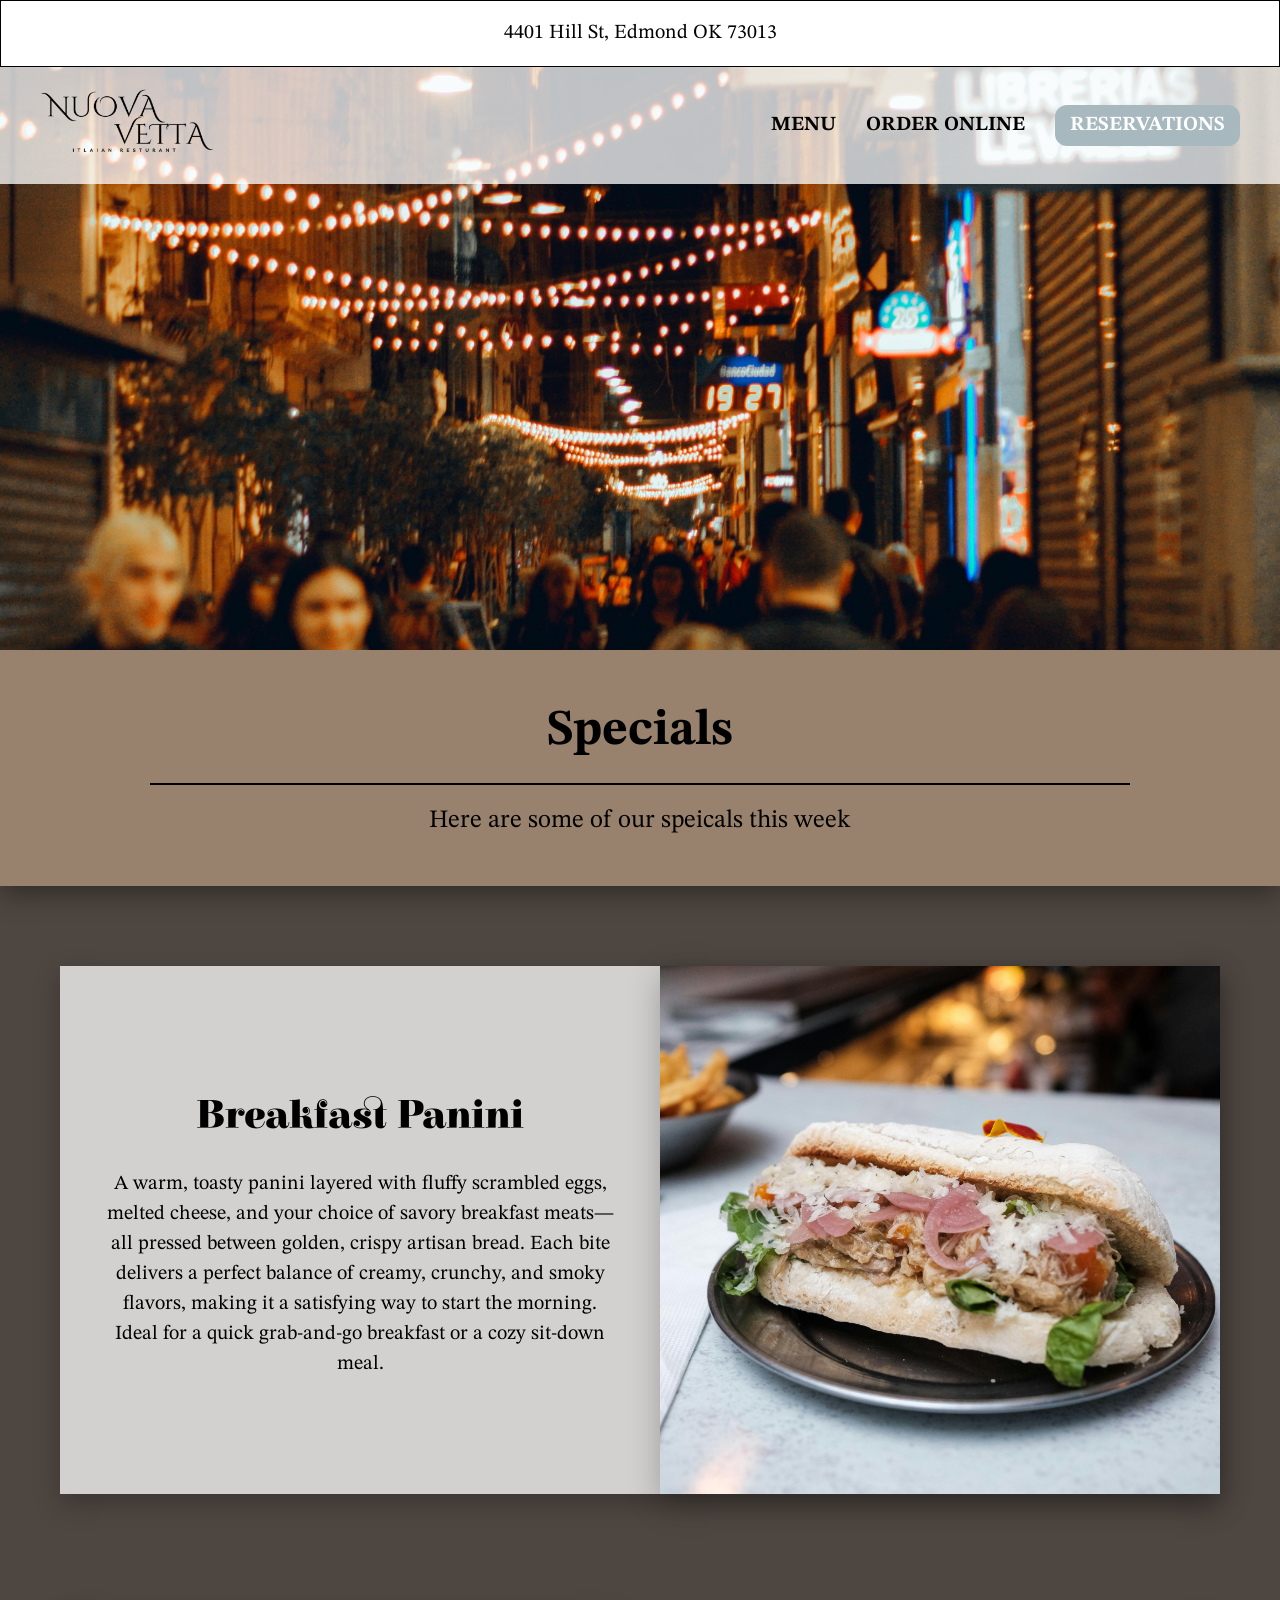
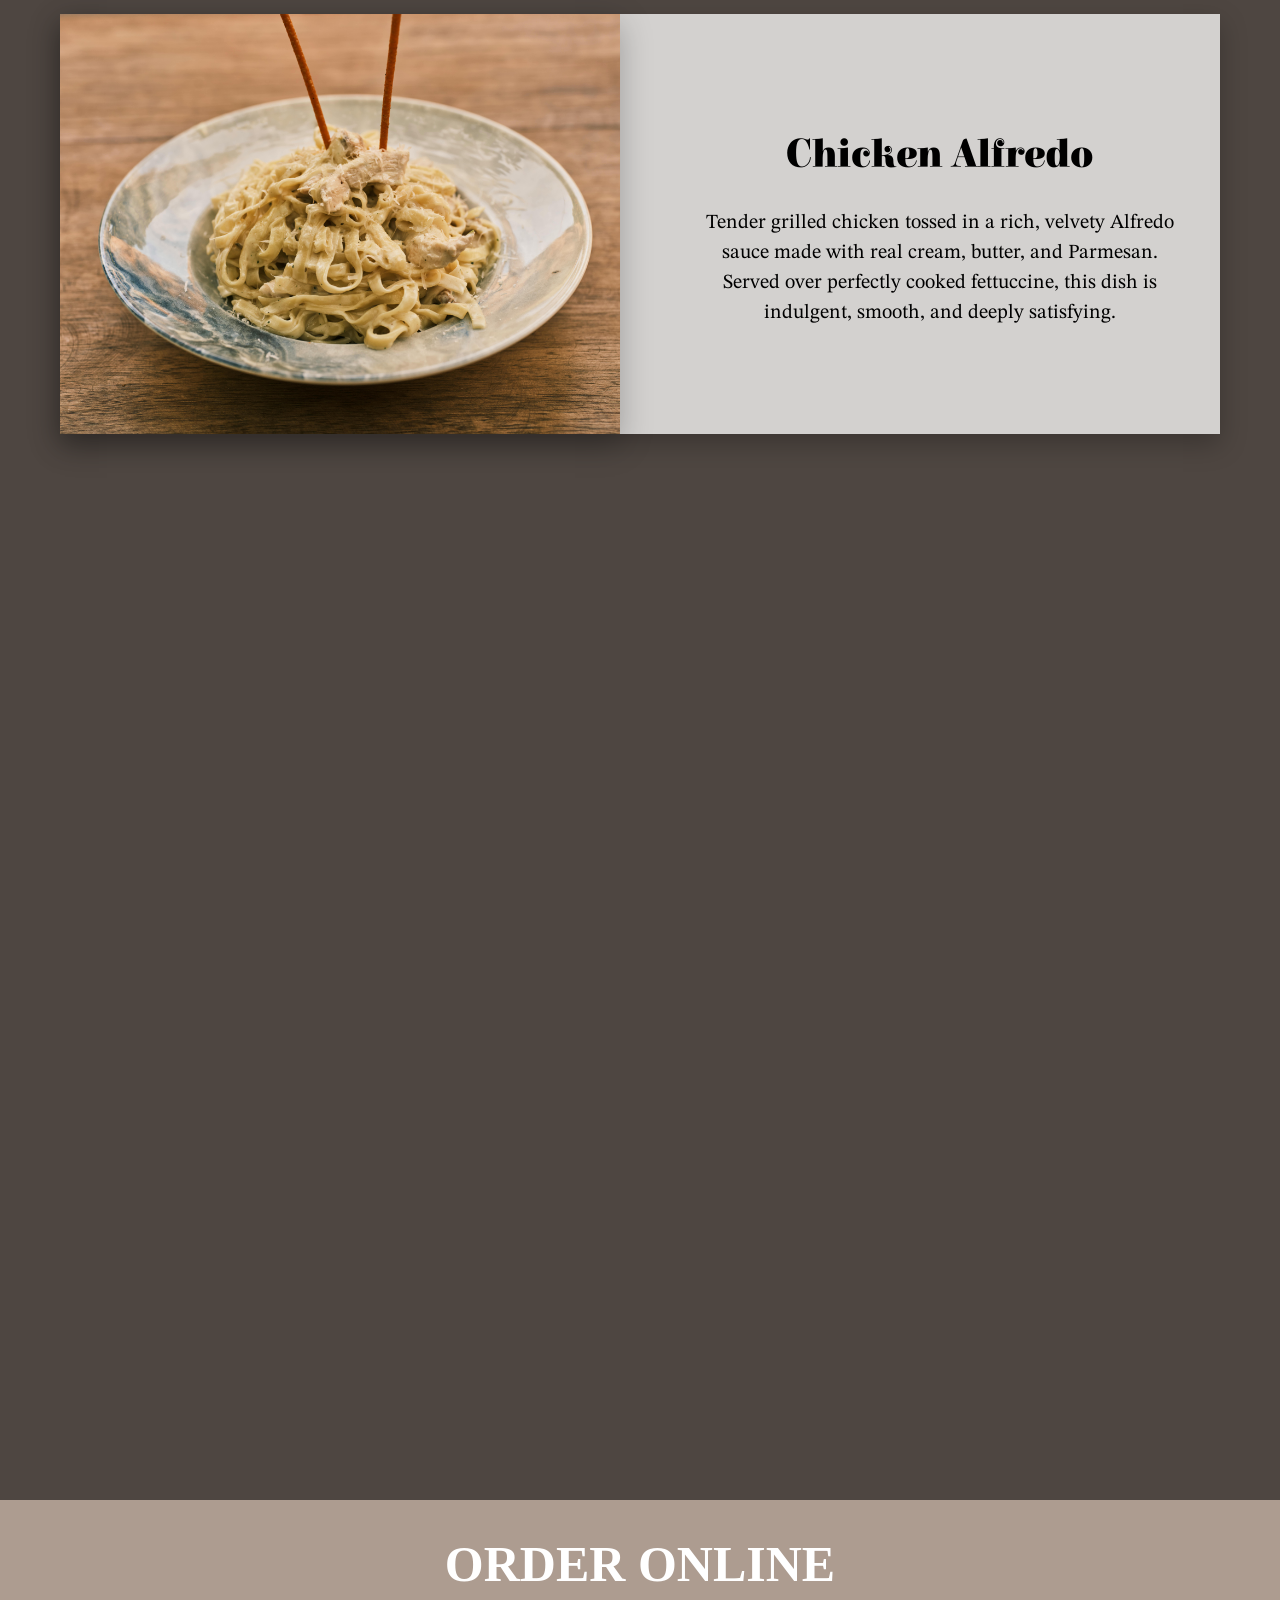
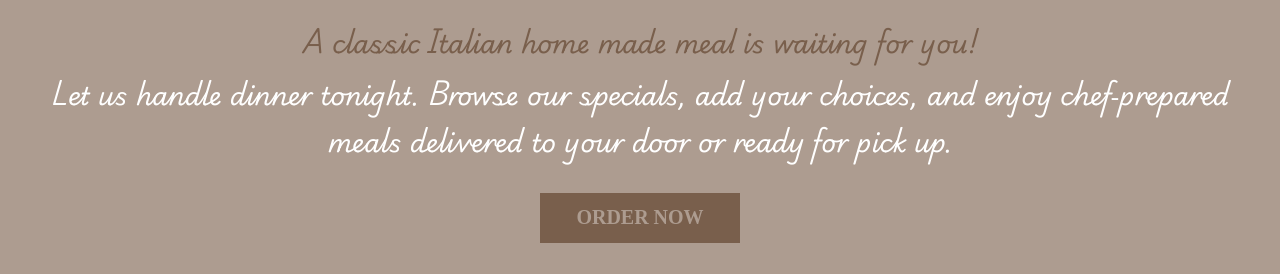
==== index.html @ 97531d07 "n" ====
<!DOCTYPE html>
<html lang="en">
    <head>
        <title>Homepage</title>
        <meta charset="UTF-8">
        <meta name="viewport" content="width=device-width, initial-scale=1">
        <link rel="stylesheet" href="Homepage.css">
        <link rel="preconnect" href="https://fonts.googleapis.com">
        <link rel="preconnect" href="https://fonts.gstatic.com" crossorigin>
        <link href="https://fonts.googleapis.com/css2?family=Elsie:wght@400;900&family=STIX+Two+Text:ital,wght@0,400..700;1,400..700&display=swap" rel="stylesheet">
        <link rel="preconnect" href="https://fonts.googleapis.com">
        <link rel="preconnect" href="https://fonts.gstatic.com" crossorigin>
        <link href="https://fonts.googleapis.com/css2?family=Playwrite+AU+SA:wght@100..400&display=swap" rel="stylesheet">
    </head>

<style>

    html {
        scroll-behavior: smooth
    }

    body {
        overflow: auto;
        background-color: #ad9c90;
        font-size: 25px;
        font-family: 'STIX Two Text', Elsie, serif;
        margin: 0px;
        padding: 0px;
        text-align: center;
        }

    .head {
        background-image: url("images/background.jpg");
        background-size: cover;
        background-position: center 50%;
        height: max-content;
        height: 650px;
        font-size: 20px;
        position: relative;
    }

    .header {
        display: flex;
        justify-content: space-between;
        align-items: center;
        padding: 0px 40px;
        background: rgba(255, 255, 255, 0.75);
    }

    .navbar {
        display: flex;
        gap: 30px;
        align-items: center;
        
    }


    .navbar a {
        text-decoration: none;
        color: black;
        font-weight: bold;
    }

    .navbar a:hover {
        color: dodgerblue;
    }    

</style>

    <div class="head">

        <div class="top"><p>4401 Hill St, Edmond OK 73013</p></div>

        <div class="header">
                
                <div class="logo">
                    <img src="images/Logo.png" width="175px">
                </div>

                <div class="navbar">
                    <a href="Menu.html">MENU</a>
                    <a href="Orderpage.html">ORDER ONLINE</a>

                    <a href="Reservation.html" class="reservation" style="color: white;">RESERVATIONS</a>

                </div>

            </div>

        </div>

    </div>

<body>
    <div class="Specials">
        <h1>Specials</h1>
        <p>Here are some of our speicals this week</p>
    </div>
    <div class="Specials-Section">

        <div class="special-row slide-in">
            <div class="special-text">
                <h2>Breakfast Panini</h2>
                <p>A warm, toasty panini layered with fluffy scrambled eggs, melted cheese, and your choice of savory breakfast meats—all pressed between golden, crispy artisan bread. 
                    Each bite delivers a perfect balance of creamy, crunchy, and smoky flavors, making it a satisfying way to start the morning. 
                    Ideal for a quick grab‑and‑go breakfast or a cozy sit‑down meal.
                </p>
            </div>
                <img src="images/Sandwich.jpg" class="special-img slide-in">
            </div>

            <div class="special-row reverse slide-in">
                <img src="images/Chicken Alredo.jpg" class="special-img slide-in">
            <div class="special-text" style="padding-right: 40px;">
                <h2>Chicken Alfredo</h2>
                <p>Tender grilled chicken tossed in a rich, velvety Alfredo sauce made with real cream, butter, and Parmesan. 
                    Served over perfectly cooked fettuccine, this dish is indulgent, smooth, and deeply satisfying.</p>
            </div>
        </div>

        <div class="special-row slide-in">
            <div class="special-text">
                <h2>Tiramisu</h2>
                <p>A classic Italian dessert layered with espresso‑soaked ladyfingers, silky mascarpone cream, and a dusting of rich cocoa. 
                    Light, velvety, and perfectly balanced, this Tiramisu delivers the ideal blend of sweetness and bold coffee flavor.</p>
            </div>
                <img src="images/Tiramisu.jpg" class="special-img slide-in">
        </div>

        <div class="special-row reverse slide-in">
            <img src="images/Seafood Risotto.jpg" class="special-img slide-in">
            <div class="special-text" style="padding-right: 40px;">
                <h2>Seafood Risotto</h2>
                <p>Creamy Arborio rice simmered slowly in a savory broth, then finished with shrimp, scallops, and a touch of white wine. 
                    Rich, silky, and full of coastal flavor, this risotto is comfort food elevated.</p>
            </div>
        </div>

    </div>

    <script>
        document.addEventListener("DOMContentLoaded", () => {
            const elements = document.querySelectorAll(".slide-in");

            const observer = new IntersectionObserver(entries => {
                entries.forEach(entry => {
                    if (entry.isIntersecting) {
                        entry.target.classList.add("show");
                        }
                    });
                });

            elements.forEach(el => observer.observe(el));
        });
    </script>

    <div class="ordernow">
        <h1>ORDER ONLINE</h1>
        <p style="color: #795f4c; margin-bottom: 5px;">
            A classic Italian home made meal is waiting for you!
        </p>

        <p style="margin-top: 0px;">
            Let us handle dinner tonight. Browse our specials, 
            add your choices, and enjoy chef‑prepared meals delivered 
            to your door or ready for pick up.
        </p>

            <a href="Orderpage.html"><button>ORDER NOW</button></a>
    </div>

        <br>
    
    <script>
        const popupMessage = document.getElementById("popupMessage");

        popupMessage.innerHTML = `
      Thank you for creating an account with us! <br>
      Your appointment has been scheduled for <strong>${formattedDate}</strong>.
    `;
    </script>
    
    <div></div>
</body>

<footer>

</footer>

</html>
---- Homepage.css ----
.top {
    border: 1px solid black;
    overflow: hidden;
    align-items: center;
    background-color: white;
    color: black;
    margin: 0px;
    padding: 0px;
}

.logo {
    padding: 0;
    margin: 0;
}

.reservation {
    border-radius: 12px;
    color: white;
    background-color: #a8b8bf;
    padding: 8px 15px;
    text-decoration: none;

    transition: transform 0.2s ease, background-color 0.2s ease;
}

.reservation:hover {
    transform: scale(1.1);
    }

.Specials {
    background-color: #99826d;
    color: black;
    padding: 30px 0;
    box-shadow: 0 10px 25px rgba(0,0,0,0.35);
    position: relative;
    z-index: 10;
}

.Specials h1 {
    margin: 0px 150px;
    padding: 20px 0px;
    border: 0px;
    border-bottom: solid 2px;
}

.Specials p {
    margin: 0px;
    padding: 20px 0px;
}

.Specials-Section {
    position: relative;
    background-image: url(images/Italy.jpg);
    background-size: cover;
    background-position: center 50%; 
    padding: 80px 60px;
    display: flex;
    flex-direction: column;
    gap: 120px;
    z-index: 1;
}

.Specials-Section::before { 
    content: "";
    position: absolute;
    inset: 0;
    background: rgba(0, 0, 0, 0.55);
    z-index: 0;
}

.special-row {
    display: grid;
    grid-template-columns: 1fr 1fr;
    align-items: center;
    gap: 40px;
    background: rgba(255, 255, 255, 0.75);
    box-shadow: 0 10px 25px rgba(0,0,0,0.25);
}

.special-row.reverse .special-text {
    order: 2;
}

.special-row.reverse .special-img {
    order: 1;
}

.special-img {
    width: 100%;
    object-fit: cover;
    box-shadow: 0 10px 30px rgba(0,0,0,0.25);
}

.special-text {
    display: flex;
    flex-direction: column;
    justify-content: center;
    align-items: center;
    text-align: center;
    padding-left: 40px;
}

.special-text h2 {
    font-family: 'Elsie';
    font-size: 40px;
    margin-bottom: 10px;
}

.special-text p {
    font-size: 20px;
    line-height: 1.5;
}

.slide-in {
    opacity: 0;
    transform: translateY(40px);
    transition: all 0.8s ease-out;
}

.slide-in.show {
    opacity: 1;
    transform: translateY(0);
}

.ordernow {
    font-family: "Playwrite AU SA", cursive;
    color: white;
    margin: 0px 30px;
}

.ordernow h1 {
    font-family: 'Elise';
    margin: 35px 0px 20px;
}

.ordernow button {
    font-family: 'Elise';
    font-weight: bold;
    font-size: 20px;
    border: none;
    height: 50px;
    width: 200px;
    background-color: #795f4c;
    color: #ad9c90;
}
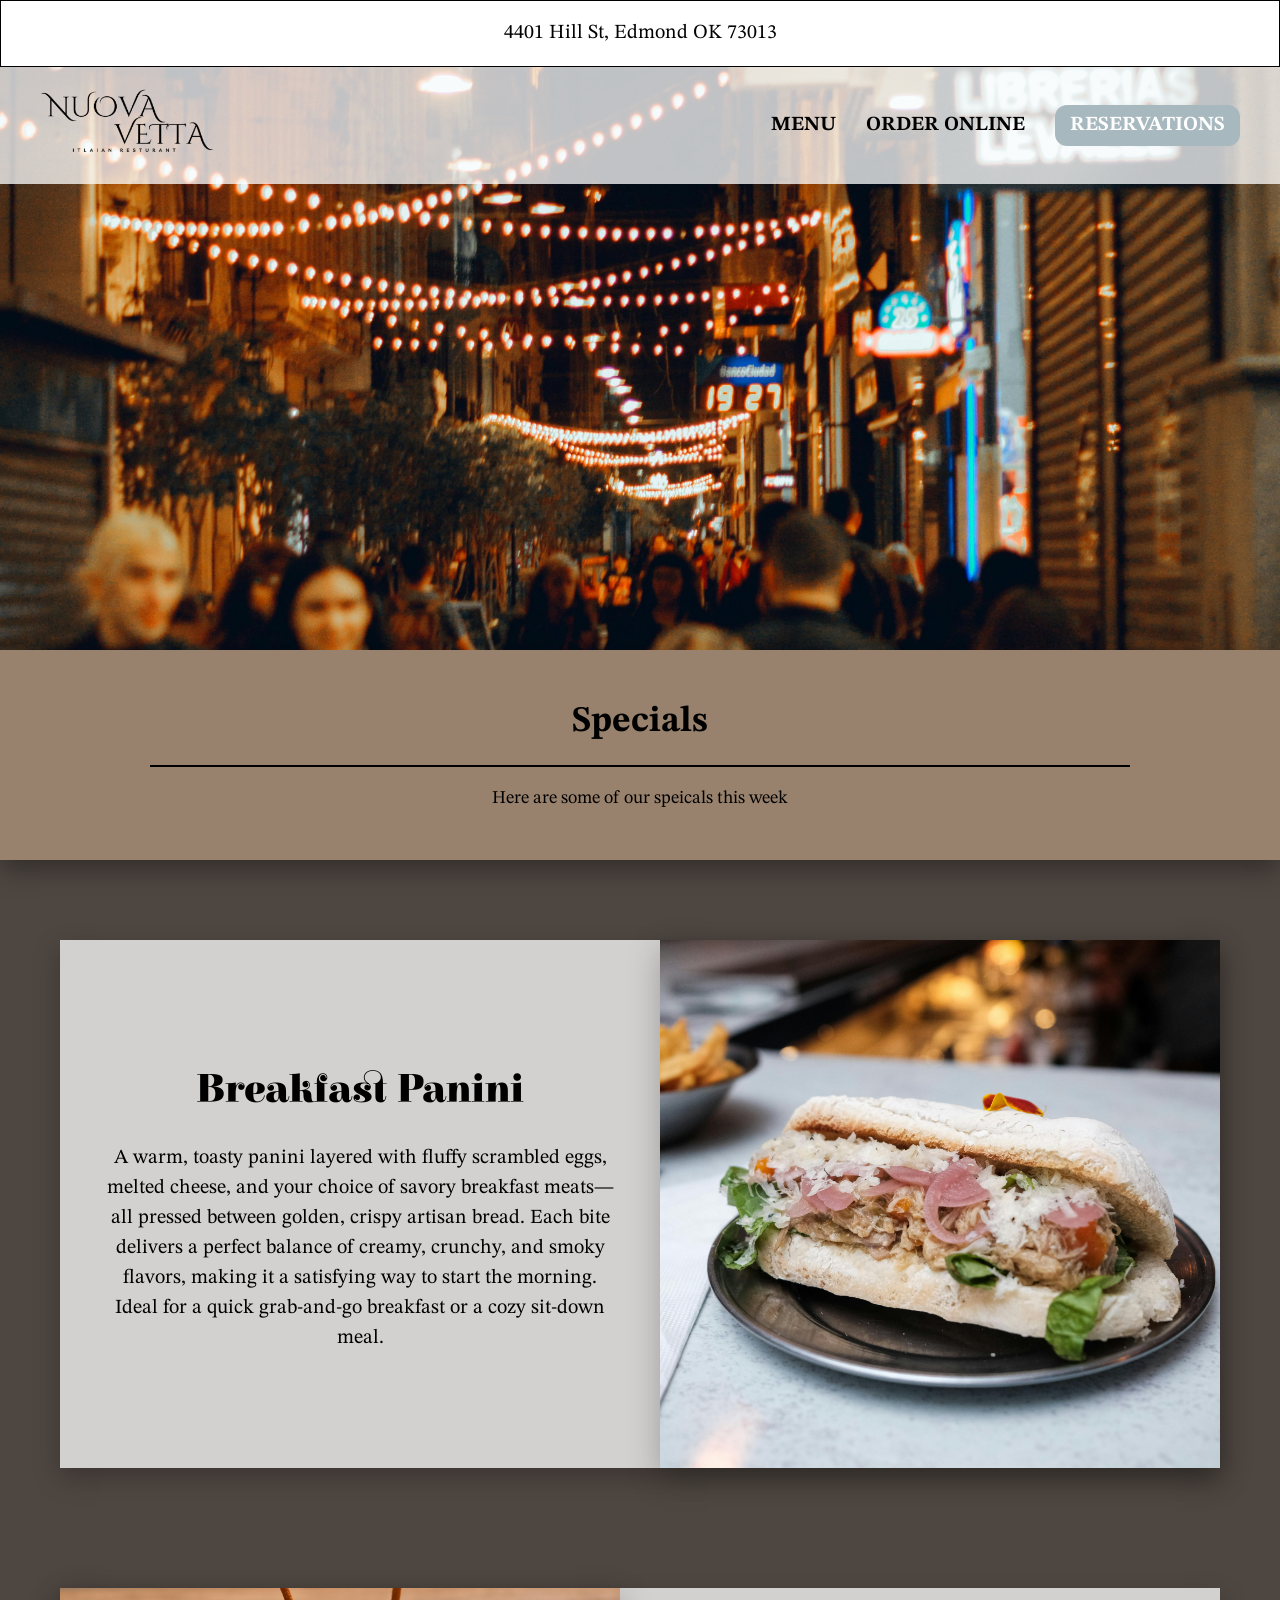
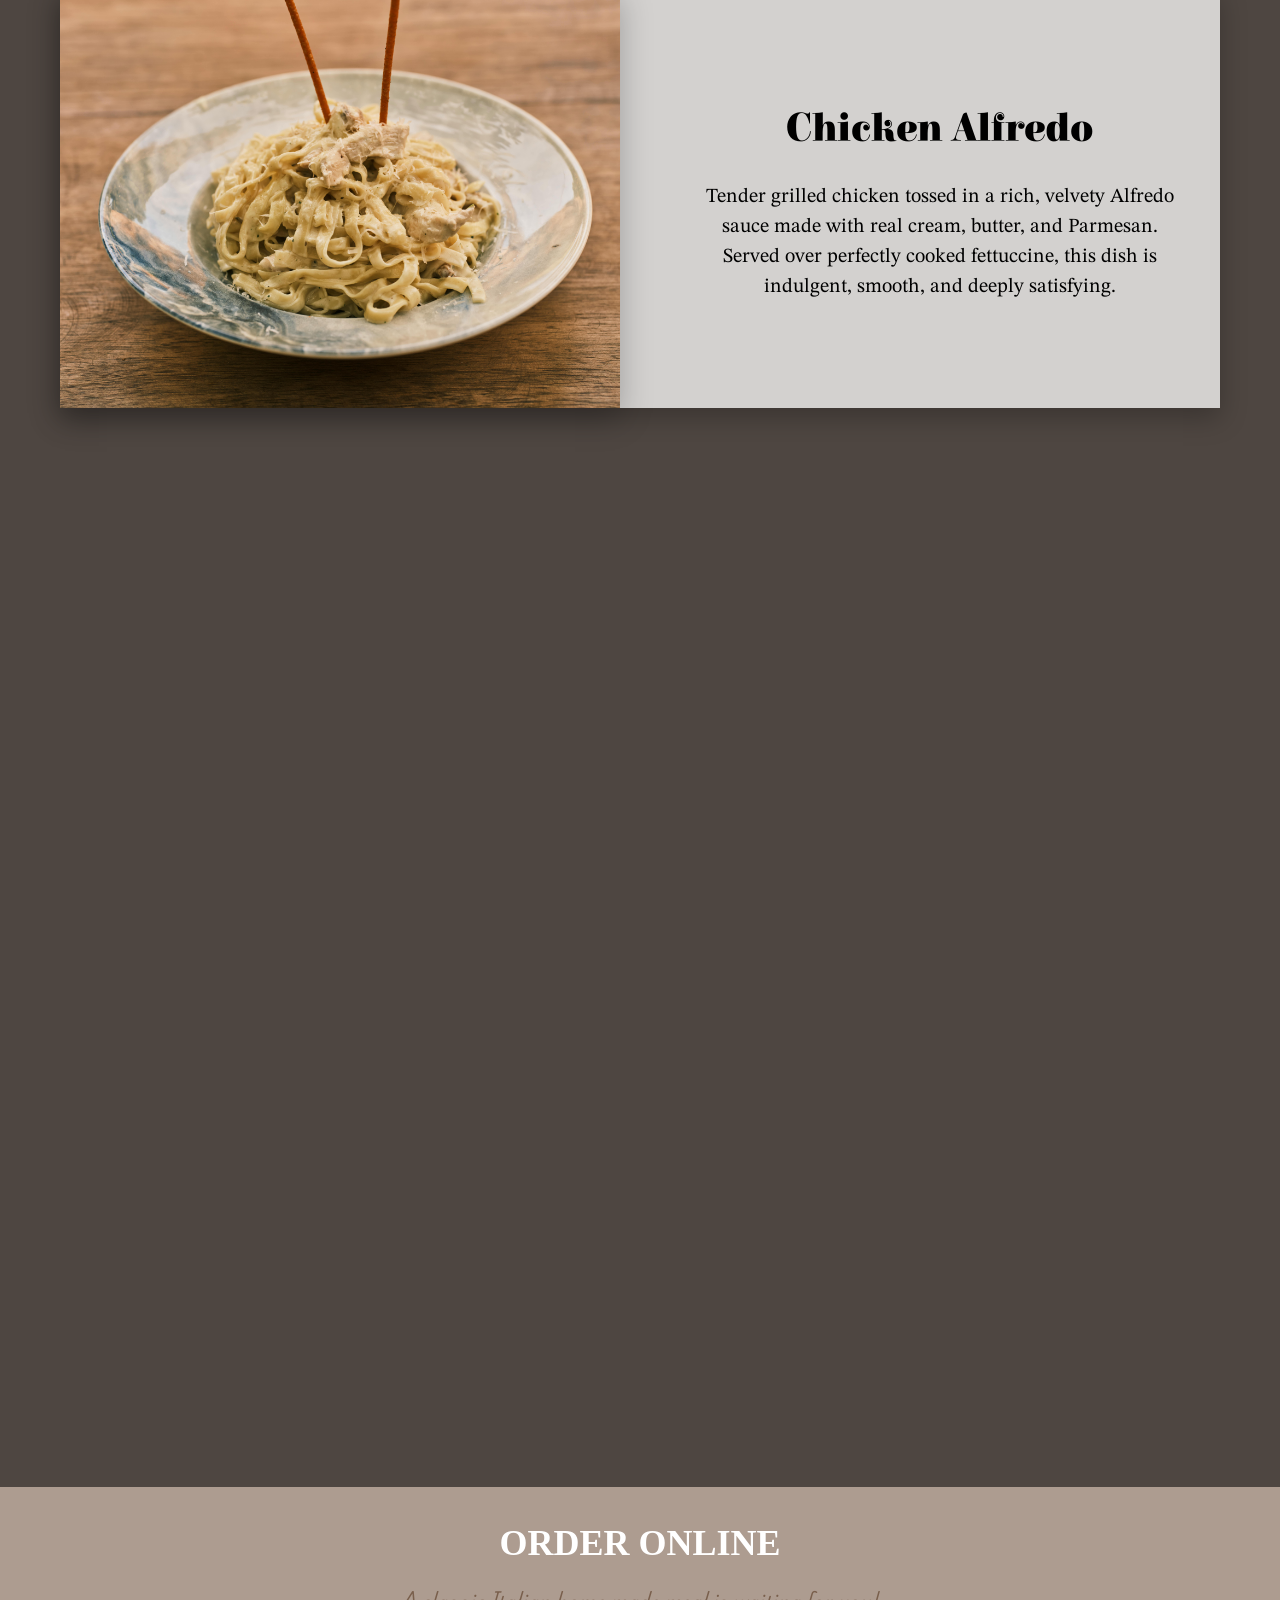
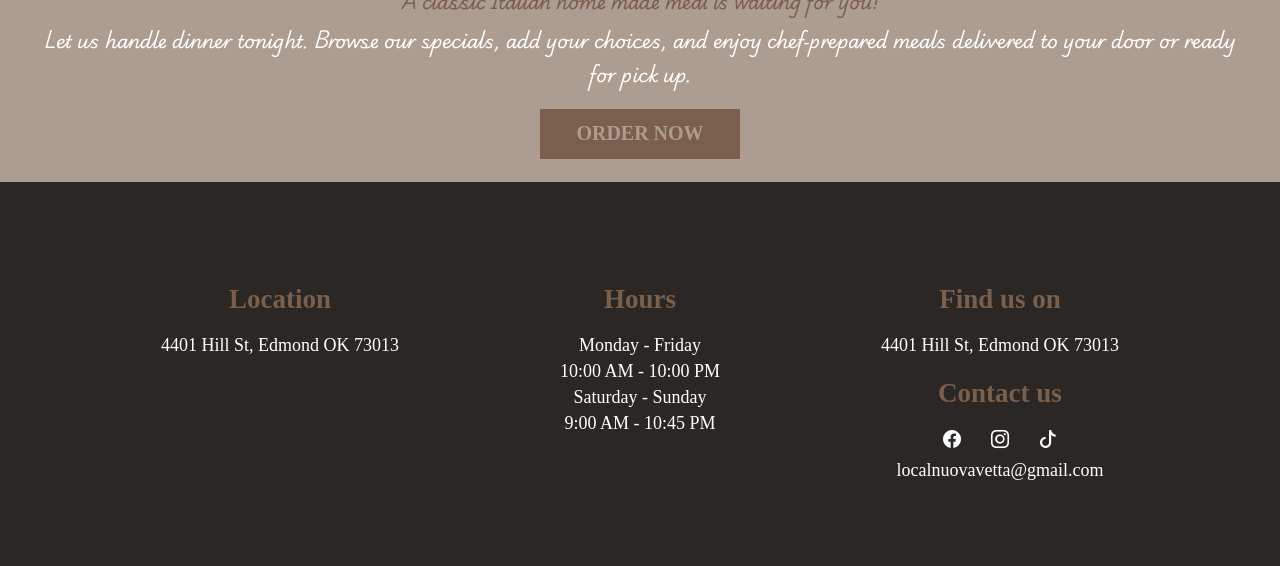
==== commit a06f29bf: "done? ." ====
--- a/index.html
+++ b/index.html
@@ -4,13 +4,15 @@
         <title>Homepage</title>
         <meta charset="UTF-8">
         <meta name="viewport" content="width=device-width, initial-scale=1">
-        <link rel="stylesheet" href="Homepage.css">
-        <link rel="preconnect" href="https://fonts.googleapis.com">
-        <link rel="preconnect" href="https://fonts.gstatic.com" crossorigin>
-        <link href="https://fonts.googleapis.com/css2?family=Elsie:wght@400;900&family=STIX+Two+Text:ital,wght@0,400..700;1,400..700&display=swap" rel="stylesheet">
-        <link rel="preconnect" href="https://fonts.googleapis.com">
-        <link rel="preconnect" href="https://fonts.gstatic.com" crossorigin>
-        <link href="https://fonts.googleapis.com/css2?family=Playwrite+AU+SA:wght@100..400&display=swap" rel="stylesheet">
+            <link rel="stylesheet" href="Homepage.css">
+
+            <link rel="preconnect" href="https://fonts.googleapis.com">
+            <link rel="preconnect" href="https://fonts.gstatic.com" crossorigin>
+                <link href="https://fonts.googleapis.com/css2?family=Elsie:wght@400;900&family=STIX+Two+Text:ital,wght@0,400..700;1,400..700&display=swap" rel="stylesheet">
+            <link rel="preconnect" href="https://fonts.googleapis.com">
+            <link rel="preconnect" href="https://fonts.gstatic.com" crossorigin>
+                <link href="https://fonts.googleapis.com/css2?family=Playwrite+AU+SA:wght@100..400&display=swap" rel="stylesheet">
+            <link rel="stylesheet" href="https://cdn.jsdelivr.net/npm/bootstrap-icons@1.13.1/font/bootstrap-icons.min.css">
     </head>
 
 <style>
@@ -22,7 +24,7 @@
     body {
         overflow: auto;
         background-color: #ad9c90;
-        font-size: 25px;
+        font-size: 18px;
         font-family: 'STIX Two Text', Elsie, serif;
         margin: 0px;
         padding: 0px;
@@ -65,7 +67,35 @@
         color: dodgerblue;
     }    
 
+    .footer {
+        background-color: #2a2725;
+        font-family:'Elise';
+    }
+
+    @media (max-width: 768px) {
+
+    .header {
+        flex-direction: column;
+        padding: 20px;
+        text-align: center;
+    }
+
+    .navbar {
+        flex-direction: column;
+        gap: 10px;
+        margin-top: 10px;
+    }
+
+    .head {
+        height: auto;
+        padding-bottom: 40px;
+    }
+
+}
+
 </style>
+
+<body>
 
     <div class="head">
 
@@ -91,7 +121,6 @@
 
     </div>
 
-<body>
     <div class="Specials">
         <h1>Specials</h1>
         <p>Here are some of our speicals this week</p>
@@ -170,21 +199,37 @@
     </div>
 
         <br>
-    
-    <script>
-        const popupMessage = document.getElementById("popupMessage");
-
-        popupMessage.innerHTML = `
-      Thank you for creating an account with us! <br>
-      Your appointment has been scheduled for <strong>${formattedDate}</strong>.
-    `;
-    </script>
-    
-    <div></div>
+
+<footer>
+    <div class="footer">
+        <div class="footer-layout">
+
+            <div class="footer-row">
+                <h2>Location</h2>
+                <p>4401 Hill St, Edmond OK 73013</p>
+            </div>
+
+            <div class="footer-row">
+                <h2>Hours</h2>
+                <p>Monday - Friday</p>
+                <p>10:00 AM - 10:00 PM</p>
+
+                <p>Saturday - Sunday</p>
+                <p>9:00 AM - 10:45 PM</p>
+            </div>
+
+            <div class="footer-row">
+                <h2>Find us on</h2>
+                <p>4401 Hill St, Edmond OK 73013</p>
+
+                <h2>Contact us</h2>
+                <p class="icons"><i class="bi bi-facebook"></i><i class="bi bi-instagram"></i><i class="bi bi-tiktok"></i></p>
+                <p style="margin-top: 10px;">localnuovavetta@gmail.com</p>
+            </div>
+
+        </div>
+    </div>
+</footer>
+
 </body>
-
-<footer>
-
-</footer>
-
 </html>
--- a/Homepage.css
+++ b/Homepage.css
@@ -144,3 +144,35 @@
     color: #ad9c90;
 }
 
+.footer-layout {
+    display: flex;
+    justify-content: space-between;
+    padding: 80px 100px;
+    flex-wrap: wrap;
+}
+
+.footer-row {
+    flex: 1;
+    min-width: 250px;
+}
+
+.footer-row h2 {
+    color: #795f4c;
+    margin-bottom: 20px;
+}
+
+.footer-row p {
+    color: white;
+    margin: 5px 0;
+}
+
+.icons ::before {
+    display: inline-flex;
+    margin: 0px 15px;
+}
+
+.icons :hover {
+    background-color: white;
+    color: #ad9c90;
+    padding: 5px;
+}
